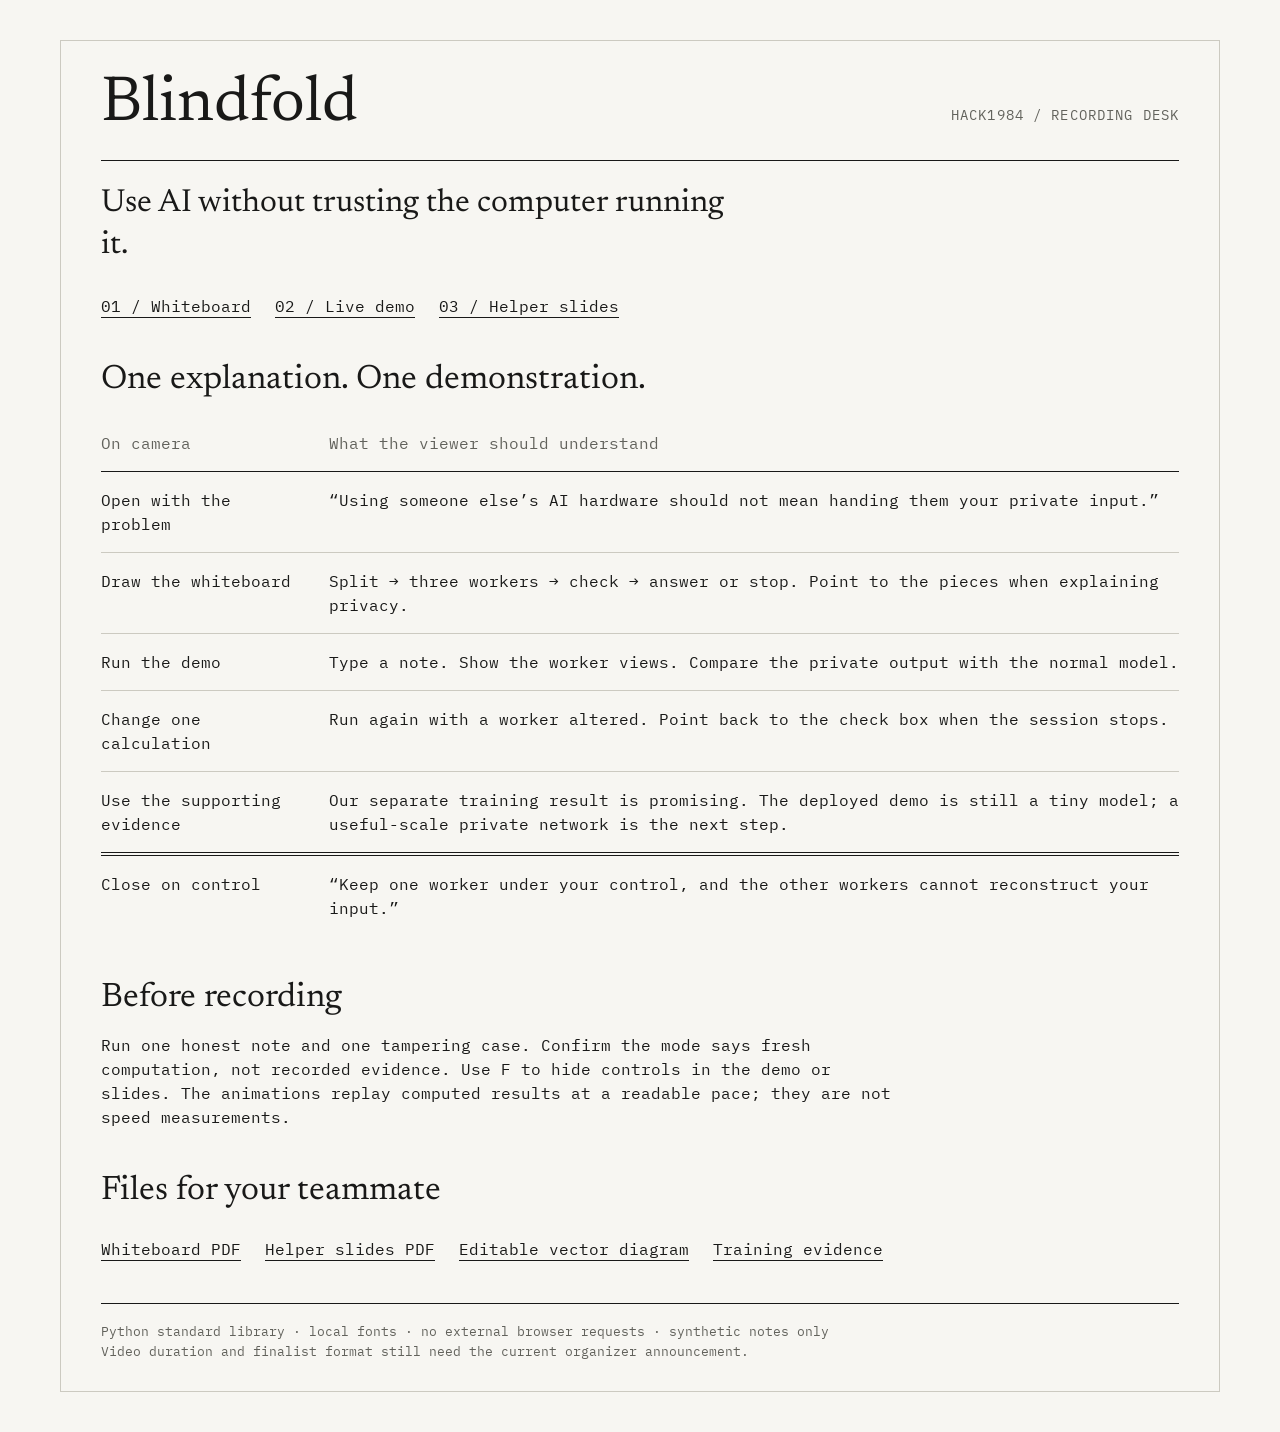
==== web/index.html @ 67fd5ad5 "Make Blindfold runnable and recordable from a clean checkout" ====
<!doctype html>
<html lang="en">
<head><meta charset="utf-8"><meta name="viewport" content="width=device-width,initial-scale=1">
<title>Blindfold · Recording desk</title><link rel="stylesheet" href="assets/style.css"></head>
<body><main class="document">
 <header><h1>Blindfold</h1><span class="eyebrow">HACK1984 / recording desk</span></header>
 <p class="lede">Use AI without trusting the computer running it.</p>
 <nav><a href="whiteboard.html">01 / Whiteboard</a><a href="demo.html">02 / Live demo</a><a href="slides.html">03 / Helper slides</a></nav>
 <section><h2>One explanation. One demonstration.</h2>
 <table><thead><tr><th>On camera</th><th>What the viewer should understand</th></tr></thead><tbody>
 <tr><td>Open with the problem</td><td>“Using someone else’s AI hardware should not mean handing them your private input.”</td></tr>
 <tr><td>Draw the whiteboard</td><td>Split → three workers → check → answer or stop. Point to the pieces when explaining privacy.</td></tr>
 <tr><td>Run the demo</td><td>Type a note. Show the worker views. Compare the private output with the normal model.</td></tr>
 <tr><td>Change one calculation</td><td>Run again with a worker altered. Point back to the check box when the session stops.</td></tr>
 <tr><td>Use the supporting evidence</td><td>Our separate training result is promising. The deployed demo is still a tiny model; a useful-scale private network is the next step.</td></tr>
 <tr class="total"><td>Close on control</td><td>“Keep one worker under your control, and the other workers cannot reconstruct your input.”</td></tr>
 </tbody></table></section>
 <section><h2>Before recording</h2><p>Run one honest note and one tampering case. Confirm the mode says fresh computation, not recorded evidence. Use F to hide controls in the demo or slides. The animations replay computed results at a readable pace; they are not speed measurements.</p></section>
 <section><h2>Files for your teammate</h2>
 <nav><a href="whiteboard.pdf">Whiteboard PDF</a><a href="slides.pdf">Helper slides PDF</a><a href="assets/whiteboard.svg">Editable vector diagram</a><a href="data/quality.json">Training evidence</a></nav></section>
 <footer>Python standard library · local fonts · no external browser requests · synthetic notes only<br>Video duration and finalist format still need the current organizer announcement.</footer>
</main></body></html>
---- web/assets/style.css ----
@font-face{font-family:Newsreader;src:url(newsreader.ttf);font-weight:400;font-display:swap}
@font-face{font-family:Plex;src:url(ibm-plex-mono.ttf);font-weight:400;font-display:swap}
:root{color-scheme:light;--paper:#f7f6f2;--ink:#191918;--muted:#62625c;--line:#cccac1;--red:#8b2e2e;--serif:Newsreader,Georgia,serif;--mono:Plex,monospace}
*{box-sizing:border-box}
body{margin:0;background:var(--paper);color:var(--ink);font-family:var(--mono);font-size:16px;line-height:1.5}
h1,h2,h3,p{margin:0}
h1,h2,h3{font-family:var(--serif);font-weight:400;line-height:1.08}
a{color:inherit;text-underline-offset:5px}
button,input,select{font:inherit;color:inherit;border-radius:0}
button{cursor:pointer;background:none;border:1px solid var(--ink);padding:10px 18px}
button:hover{background:#eae8df}
button:disabled{opacity:.42;cursor:wait}
button:focus-visible,a:focus-visible,input:focus-visible,select:focus-visible{outline:2px solid var(--red);outline-offset:4px}
.primary{background:var(--ink);color:var(--paper)}
.primary:hover{background:#3e3e38}
.danger{color:var(--red);border-color:var(--red)}
.muted{color:var(--muted)}
.alarm{color:var(--red)}
.eyebrow{font-size:14px;letter-spacing:.08em;text-transform:uppercase;color:var(--muted)}
.serif{font-family:var(--serif)}
.document{max-width:1160px;margin:40px auto;padding:30px 40px;border:1px solid var(--line)}
.document header{display:flex;align-items:baseline;justify-content:space-between;border-bottom:1px solid var(--ink);padding-bottom:20px;gap:20px}
.document h1{font-size:64px}
.document h2{font-size:34px;margin-bottom:16px}
.document section{margin-top:44px}
.document p{max-width:80ch}
.document .lede{font-family:var(--serif);font-size:32px;line-height:1.3;margin-top:22px;max-width:35ch}
.document nav{display:flex;flex-wrap:wrap;gap:24px;margin-top:28px}
table{border-collapse:collapse;width:100%}
th{text-align:left;color:var(--muted);font-weight:400;border-bottom:1px solid var(--ink)}
th,td{padding:16px 20px 16px 0;vertical-align:top}
td{border-bottom:1px solid var(--line)}
td:last-child,th:last-child{padding-right:0}
.num{text-align:right;font-variant-numeric:tabular-nums}
.total td{border-top:4px double var(--ink);border-bottom:0}
.document footer{margin-top:42px;padding-top:18px;border-top:1px solid var(--ink);font-size:13px;color:var(--muted)}
.board{width:100%;display:block;background:white;border:1px solid var(--line)}
.stage{position:fixed;left:0;top:0;width:1600px;height:900px;transform-origin:0 0;background:var(--paper)}
.slide{display:none;width:1600px;height:900px;padding:65px 80px;position:relative;overflow:hidden}
.slide.active{display:block}
.slide header{border-top:1px solid var(--ink);padding-top:18px;display:flex;justify-content:space-between;gap:40px;align-items:baseline}
.slide h1{font-size:67px;max-width:1250px;line-height:1.1;letter-spacing:-.015em}
.slide .content{position:absolute;left:80px;right:80px;top:260px;bottom:120px}
.slide footer{position:absolute;left:80px;right:80px;bottom:45px;border-top:1px solid var(--ink);padding-top:15px;font-size:16px;color:var(--muted);display:flex;justify-content:space-between;gap:30px}
.slide table{font-size:26px}
.slide th{font-size:19px}
.slide td{padding:24px 24px 24px 0}
.slide .statement{font-family:var(--serif);font-size:45px;line-height:1.22;max-width:1150px}
.slide .side{position:absolute;right:0;top:0;width:365px}
.slide .big{font-size:56px;line-height:1.05;margin-bottom:12px}
.slide .side p{font-size:20px;margin-bottom:24px}
.deck-controls{position:fixed;left:20px;bottom:14px;right:20px;display:flex;align-items:center;justify-content:space-between;font-size:12px;color:var(--muted);gap:16px}
.deck-controls nav{display:flex;gap:20px;align-items:center}
.deck-controls button{padding:4px 10px}
.deck-controls.hidden{opacity:0;pointer-events:none}
.notes{position:fixed;bottom:70px;left:10%;right:10%;border:1px solid var(--ink);padding:20px;background:var(--paper);font-family:var(--serif);font-size:25px;z-index:5}
[hidden]{display:none!important}
@media(max-width:700px){.document{margin:12px;padding:22px}.document h1{font-size:48px}.document header{align-items:flex-start;flex-direction:column}.document th,.document td{font-size:13px;padding:12px 10px 12px 0}}
@media print{
 @page{size:1600px 900px;margin:0}
 body{background:white}
 .stage{position:static;transform:none!important;width:auto;height:auto}
 .slide,.slide.active{display:block!important;width:1600px;height:900px;break-after:page;background:var(--paper);print-color-adjust:exact}
 .slide:last-child{break-after:auto}
 .deck-controls,.notes,.no-print{display:none!important}
 .board-page{margin:0;padding:0;border:0;max-width:none}
 .board-page section{margin:0}
 .board-page .board{width:1600px;height:900px;border:0}
}
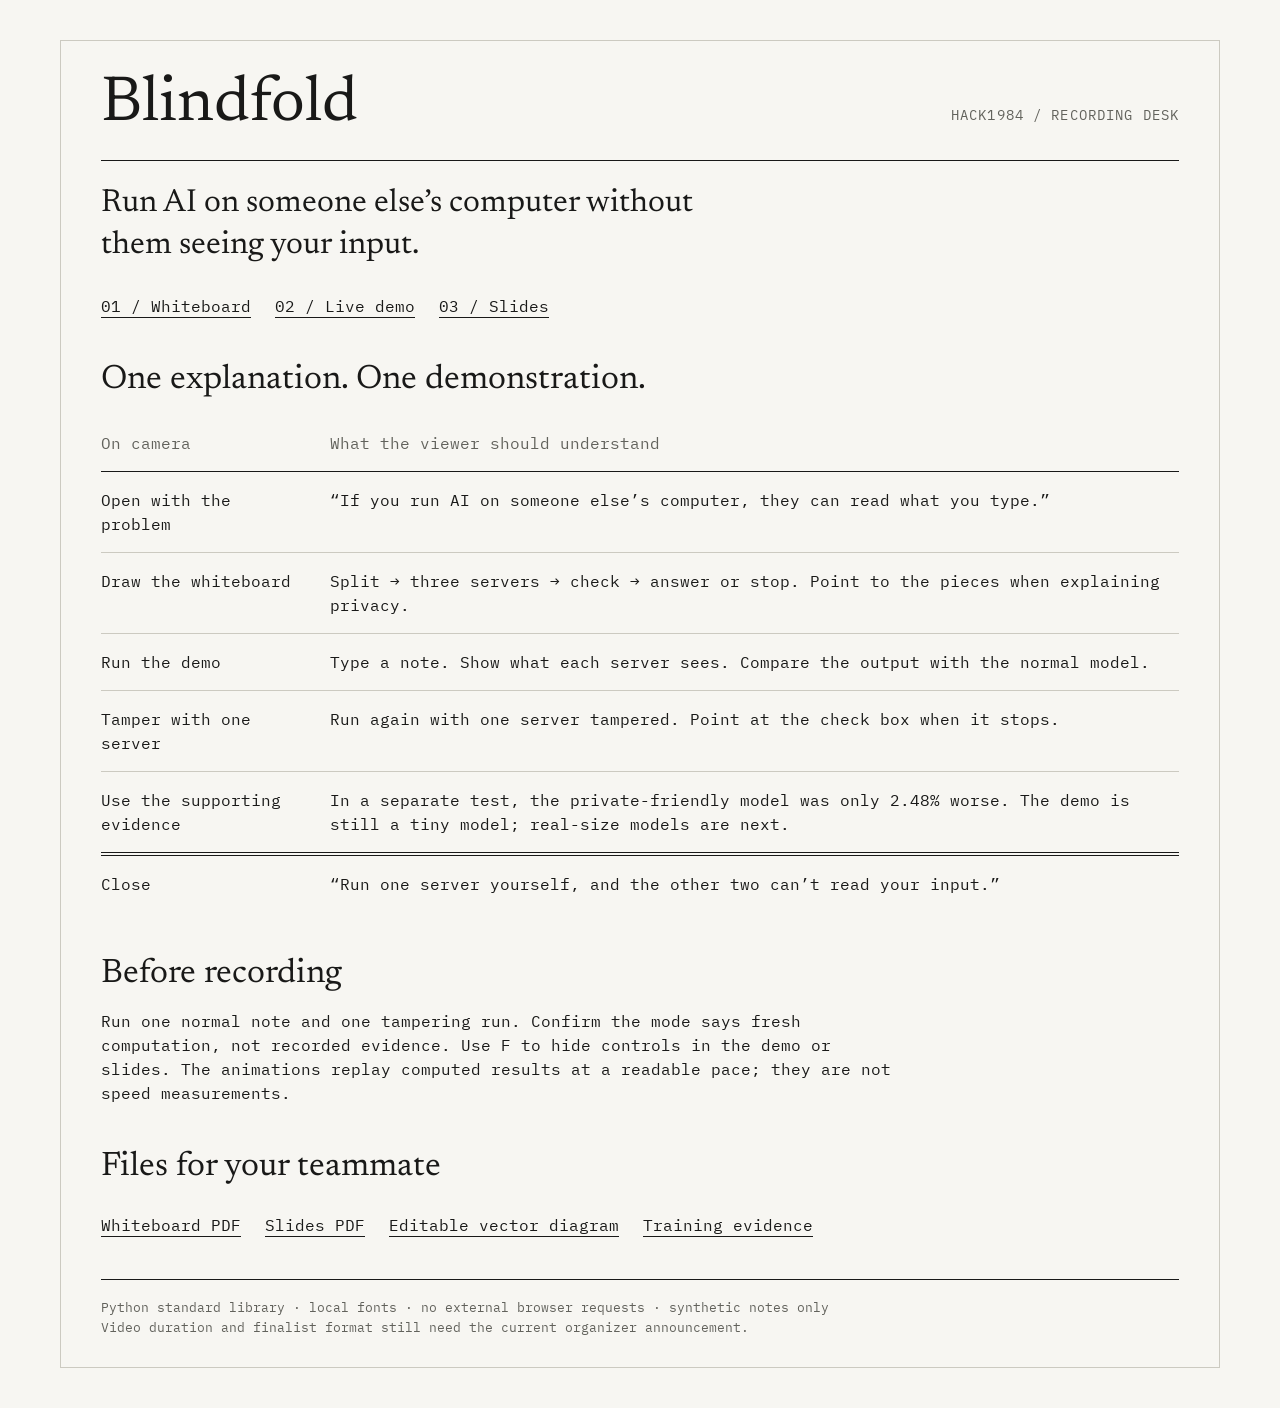
==== commit 83e66527: "Use one set of plain terms everywhere "Your computer" and "Server A/B/C" instead of device/client/wo" ====
--- a/web/index.html
+++ b/web/index.html
@@ -4,19 +4,19 @@
 <title>Blindfold · Recording desk</title><link rel="stylesheet" href="assets/style.css"></head>
 <body><main class="document">
  <header><h1>Blindfold</h1><span class="eyebrow">HACK1984 / recording desk</span></header>
- <p class="lede">Use AI without trusting the computer running it.</p>
- <nav><a href="whiteboard.html">01 / Whiteboard</a><a href="demo.html">02 / Live demo</a><a href="slides.html">03 / Helper slides</a></nav>
+ <p class="lede">Run AI on someone else’s computer without them seeing your input.</p>
+ <nav><a href="whiteboard.html">01 / Whiteboard</a><a href="demo.html">02 / Live demo</a><a href="slides.html">03 / Slides</a></nav>
  <section><h2>One explanation. One demonstration.</h2>
  <table><thead><tr><th>On camera</th><th>What the viewer should understand</th></tr></thead><tbody>
- <tr><td>Open with the problem</td><td>“Using someone else’s AI hardware should not mean handing them your private input.”</td></tr>
- <tr><td>Draw the whiteboard</td><td>Split → three workers → check → answer or stop. Point to the pieces when explaining privacy.</td></tr>
- <tr><td>Run the demo</td><td>Type a note. Show the worker views. Compare the private output with the normal model.</td></tr>
- <tr><td>Change one calculation</td><td>Run again with a worker altered. Point back to the check box when the session stops.</td></tr>
- <tr><td>Use the supporting evidence</td><td>Our separate training result is promising. The deployed demo is still a tiny model; a useful-scale private network is the next step.</td></tr>
- <tr class="total"><td>Close on control</td><td>“Keep one worker under your control, and the other workers cannot reconstruct your input.”</td></tr>
+ <tr><td>Open with the problem</td><td>“If you run AI on someone else’s computer, they can read what you type.”</td></tr>
+ <tr><td>Draw the whiteboard</td><td>Split → three servers → check → answer or stop. Point to the pieces when explaining privacy.</td></tr>
+ <tr><td>Run the demo</td><td>Type a note. Show what each server sees. Compare the output with the normal model.</td></tr>
+ <tr><td>Tamper with one server</td><td>Run again with one server tampered. Point at the check box when it stops.</td></tr>
+ <tr><td>Use the supporting evidence</td><td>In a separate test, the private-friendly model was only 2.48% worse. The demo is still a tiny model; real-size models are next.</td></tr>
+ <tr class="total"><td>Close</td><td>“Run one server yourself, and the other two can’t read your input.”</td></tr>
  </tbody></table></section>
- <section><h2>Before recording</h2><p>Run one honest note and one tampering case. Confirm the mode says fresh computation, not recorded evidence. Use F to hide controls in the demo or slides. The animations replay computed results at a readable pace; they are not speed measurements.</p></section>
+ <section><h2>Before recording</h2><p>Run one normal note and one tampering run. Confirm the mode says fresh computation, not recorded evidence. Use F to hide controls in the demo or slides. The animations replay computed results at a readable pace; they are not speed measurements.</p></section>
  <section><h2>Files for your teammate</h2>
- <nav><a href="whiteboard.pdf">Whiteboard PDF</a><a href="slides.pdf">Helper slides PDF</a><a href="assets/whiteboard.svg">Editable vector diagram</a><a href="data/quality.json">Training evidence</a></nav></section>
+ <nav><a href="whiteboard.pdf">Whiteboard PDF</a><a href="slides.pdf">Slides PDF</a><a href="assets/whiteboard.svg">Editable vector diagram</a><a href="data/quality.json">Training evidence</a></nav></section>
  <footer>Python standard library · local fonts · no external browser requests · synthetic notes only<br>Video duration and finalist format still need the current organizer announcement.</footer>
 </main></body></html>
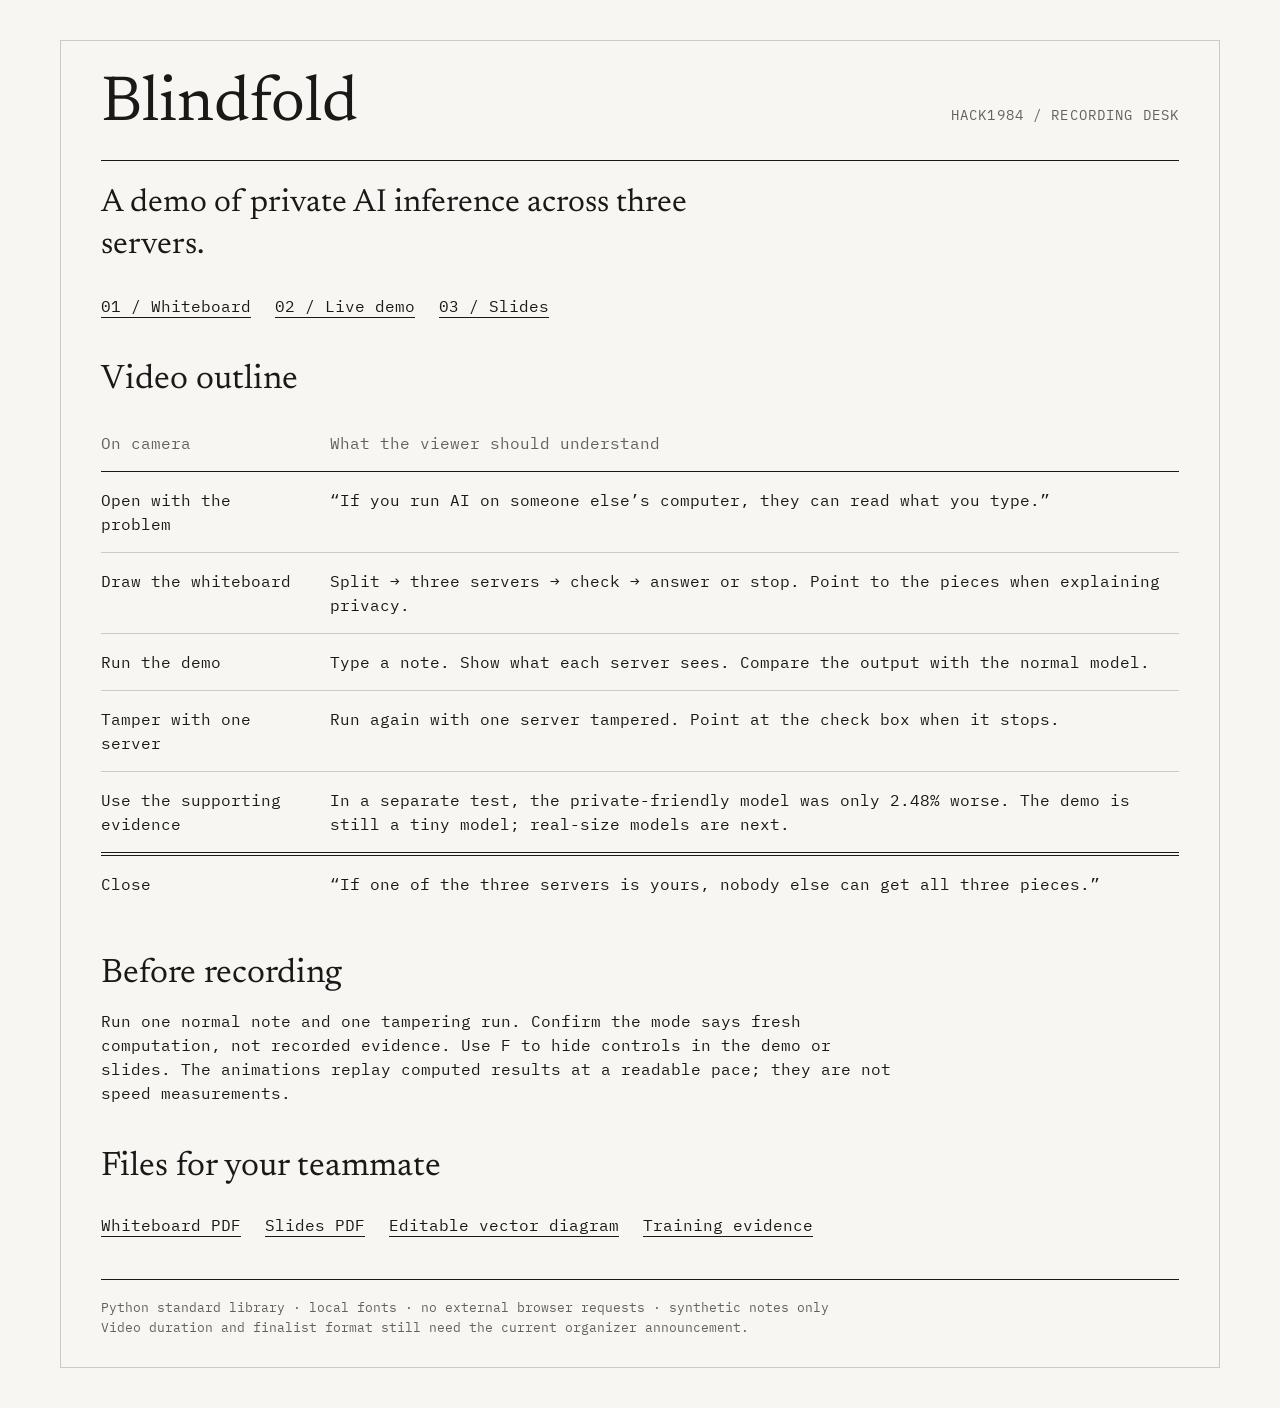
==== commit 78e87ac1: "Replace slogan lines with plain statements Cut the tagline-style sentences from the slides, desk, de" ====
--- a/web/index.html
+++ b/web/index.html
@@ -4,16 +4,16 @@
 <title>Blindfold · Recording desk</title><link rel="stylesheet" href="assets/style.css"></head>
 <body><main class="document">
  <header><h1>Blindfold</h1><span class="eyebrow">HACK1984 / recording desk</span></header>
- <p class="lede">Run AI on someone else’s computer without them seeing your input.</p>
+ <p class="lede">A demo of private AI inference across three servers.</p>
  <nav><a href="whiteboard.html">01 / Whiteboard</a><a href="demo.html">02 / Live demo</a><a href="slides.html">03 / Slides</a></nav>
- <section><h2>One explanation. One demonstration.</h2>
+ <section><h2>Video outline</h2>
  <table><thead><tr><th>On camera</th><th>What the viewer should understand</th></tr></thead><tbody>
  <tr><td>Open with the problem</td><td>“If you run AI on someone else’s computer, they can read what you type.”</td></tr>
  <tr><td>Draw the whiteboard</td><td>Split → three servers → check → answer or stop. Point to the pieces when explaining privacy.</td></tr>
  <tr><td>Run the demo</td><td>Type a note. Show what each server sees. Compare the output with the normal model.</td></tr>
  <tr><td>Tamper with one server</td><td>Run again with one server tampered. Point at the check box when it stops.</td></tr>
  <tr><td>Use the supporting evidence</td><td>In a separate test, the private-friendly model was only 2.48% worse. The demo is still a tiny model; real-size models are next.</td></tr>
- <tr class="total"><td>Close</td><td>“Run one server yourself, and the other two can’t read your input.”</td></tr>
+ <tr class="total"><td>Close</td><td>“If one of the three servers is yours, nobody else can get all three pieces.”</td></tr>
  </tbody></table></section>
  <section><h2>Before recording</h2><p>Run one normal note and one tampering run. Confirm the mode says fresh computation, not recorded evidence. Use F to hide controls in the demo or slides. The animations replay computed results at a readable pace; they are not speed measurements.</p></section>
  <section><h2>Files for your teammate</h2>
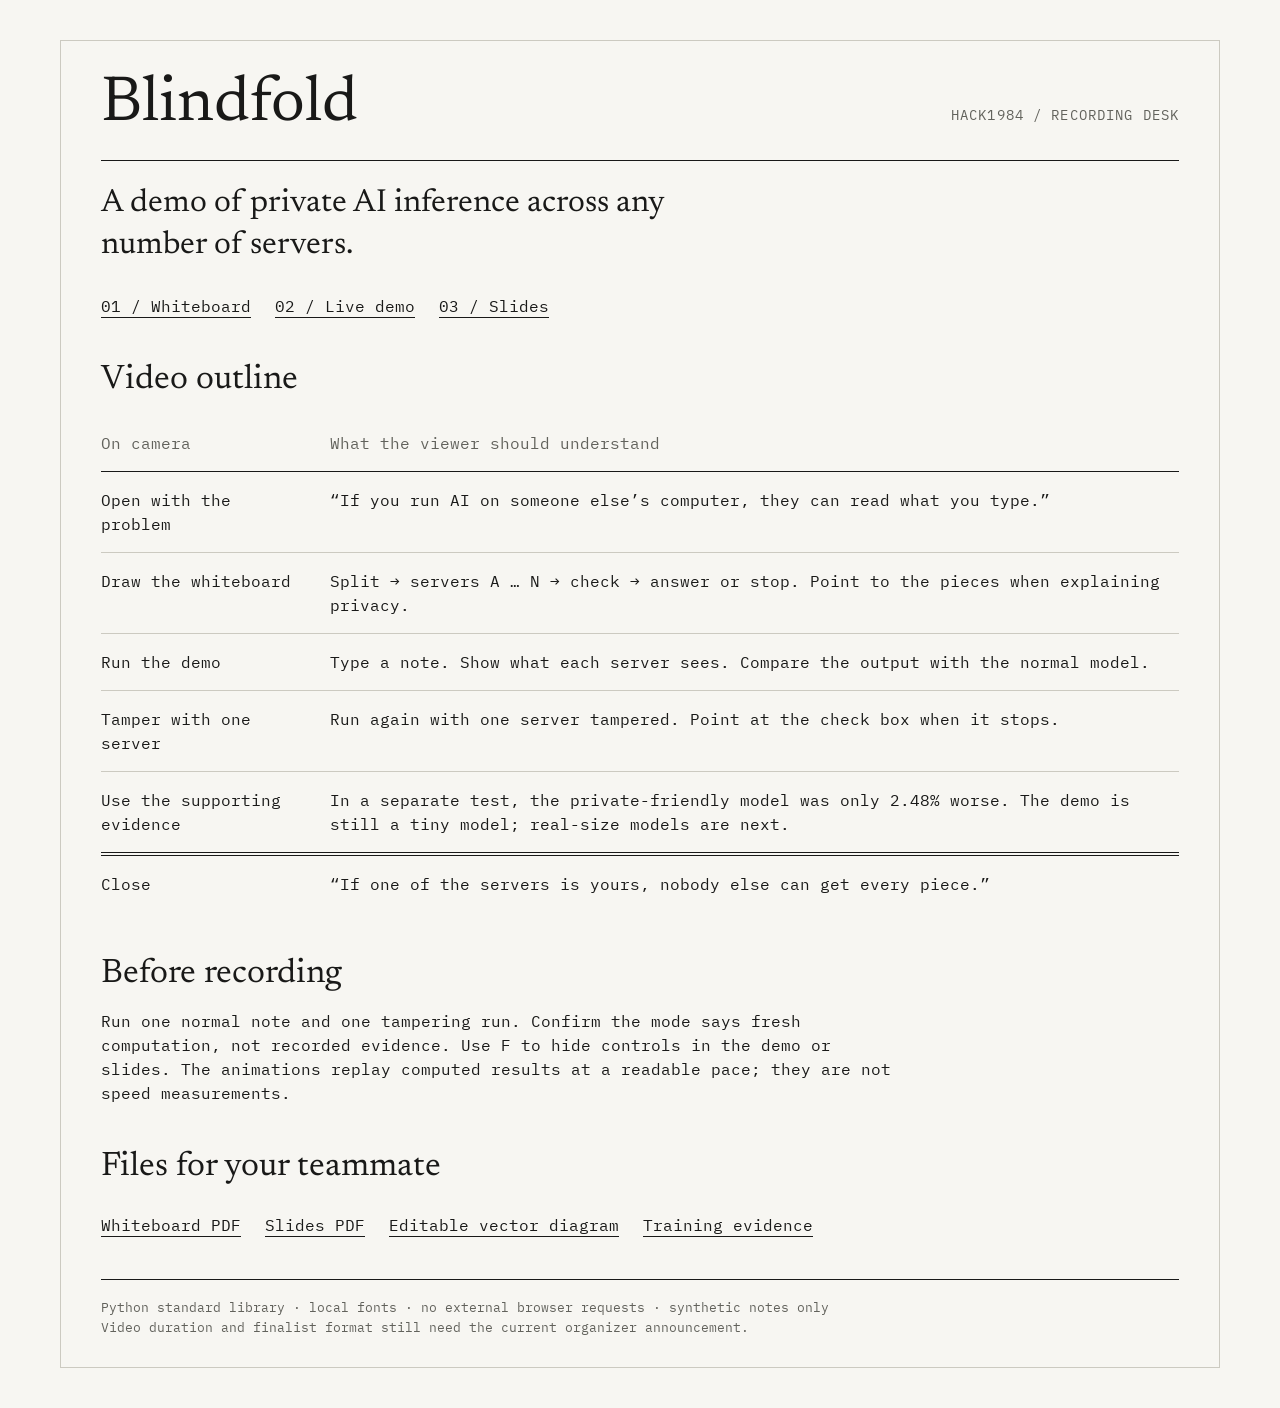
==== commit 307580f1: "Run on any number of servers, not just three The engine, server, demo page, slides, whiteboard, desk" ====
--- a/web/index.html
+++ b/web/index.html
@@ -4,16 +4,16 @@
 <title>Blindfold · Recording desk</title><link rel="stylesheet" href="assets/style.css"></head>
 <body><main class="document">
  <header><h1>Blindfold</h1><span class="eyebrow">HACK1984 / recording desk</span></header>
- <p class="lede">A demo of private AI inference across three servers.</p>
+ <p class="lede">A demo of private AI inference across any number of servers.</p>
  <nav><a href="whiteboard.html">01 / Whiteboard</a><a href="demo.html">02 / Live demo</a><a href="slides.html">03 / Slides</a></nav>
  <section><h2>Video outline</h2>
  <table><thead><tr><th>On camera</th><th>What the viewer should understand</th></tr></thead><tbody>
  <tr><td>Open with the problem</td><td>“If you run AI on someone else’s computer, they can read what you type.”</td></tr>
- <tr><td>Draw the whiteboard</td><td>Split → three servers → check → answer or stop. Point to the pieces when explaining privacy.</td></tr>
+ <tr><td>Draw the whiteboard</td><td>Split → servers A … N → check → answer or stop. Point to the pieces when explaining privacy.</td></tr>
  <tr><td>Run the demo</td><td>Type a note. Show what each server sees. Compare the output with the normal model.</td></tr>
  <tr><td>Tamper with one server</td><td>Run again with one server tampered. Point at the check box when it stops.</td></tr>
  <tr><td>Use the supporting evidence</td><td>In a separate test, the private-friendly model was only 2.48% worse. The demo is still a tiny model; real-size models are next.</td></tr>
- <tr class="total"><td>Close</td><td>“If one of the three servers is yours, nobody else can get all three pieces.”</td></tr>
+ <tr class="total"><td>Close</td><td>“If one of the servers is yours, nobody else can get every piece.”</td></tr>
  </tbody></table></section>
  <section><h2>Before recording</h2><p>Run one normal note and one tampering run. Confirm the mode says fresh computation, not recorded evidence. Use F to hide controls in the demo or slides. The animations replay computed results at a readable pace; they are not speed measurements.</p></section>
  <section><h2>Files for your teammate</h2>
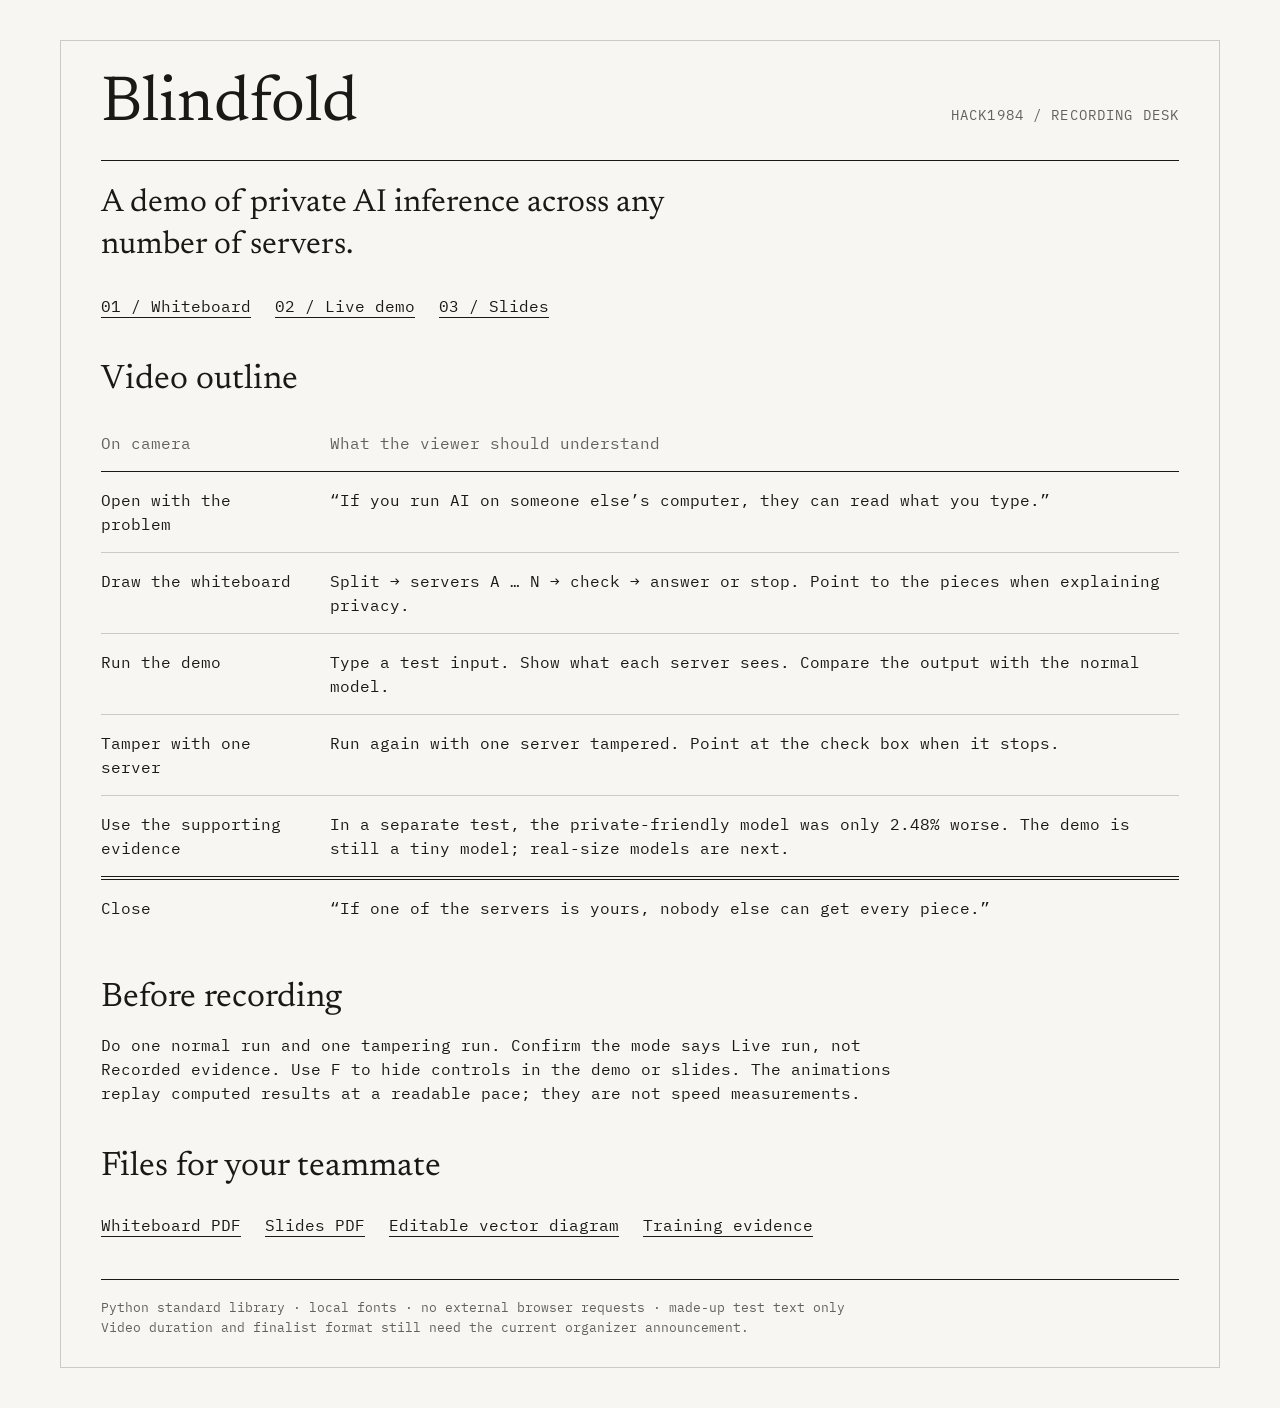
==== commit d2ca72b9: "Call the demo model a test model, not a note model Wording only: the model, its weights and the chip" ====
--- a/web/index.html
+++ b/web/index.html
@@ -10,13 +10,13 @@
  <table><thead><tr><th>On camera</th><th>What the viewer should understand</th></tr></thead><tbody>
  <tr><td>Open with the problem</td><td>“If you run AI on someone else’s computer, they can read what you type.”</td></tr>
  <tr><td>Draw the whiteboard</td><td>Split → servers A … N → check → answer or stop. Point to the pieces when explaining privacy.</td></tr>
- <tr><td>Run the demo</td><td>Type a note. Show what each server sees. Compare the output with the normal model.</td></tr>
+ <tr><td>Run the demo</td><td>Type a test input. Show what each server sees. Compare the output with the normal model.</td></tr>
  <tr><td>Tamper with one server</td><td>Run again with one server tampered. Point at the check box when it stops.</td></tr>
  <tr><td>Use the supporting evidence</td><td>In a separate test, the private-friendly model was only 2.48% worse. The demo is still a tiny model; real-size models are next.</td></tr>
  <tr class="total"><td>Close</td><td>“If one of the servers is yours, nobody else can get every piece.”</td></tr>
  </tbody></table></section>
- <section><h2>Before recording</h2><p>Run one normal note and one tampering run. Confirm the mode says fresh computation, not recorded evidence. Use F to hide controls in the demo or slides. The animations replay computed results at a readable pace; they are not speed measurements.</p></section>
+ <section><h2>Before recording</h2><p>Do one normal run and one tampering run. Confirm the mode says Live run, not Recorded evidence. Use F to hide controls in the demo or slides. The animations replay computed results at a readable pace; they are not speed measurements.</p></section>
  <section><h2>Files for your teammate</h2>
  <nav><a href="whiteboard.pdf">Whiteboard PDF</a><a href="slides.pdf">Slides PDF</a><a href="assets/whiteboard.svg">Editable vector diagram</a><a href="data/quality.json">Training evidence</a></nav></section>
- <footer>Python standard library · local fonts · no external browser requests · synthetic notes only<br>Video duration and finalist format still need the current organizer announcement.</footer>
+ <footer>Python standard library · local fonts · no external browser requests · made-up test text only<br>Video duration and finalist format still need the current organizer announcement.</footer>
 </main></body></html>
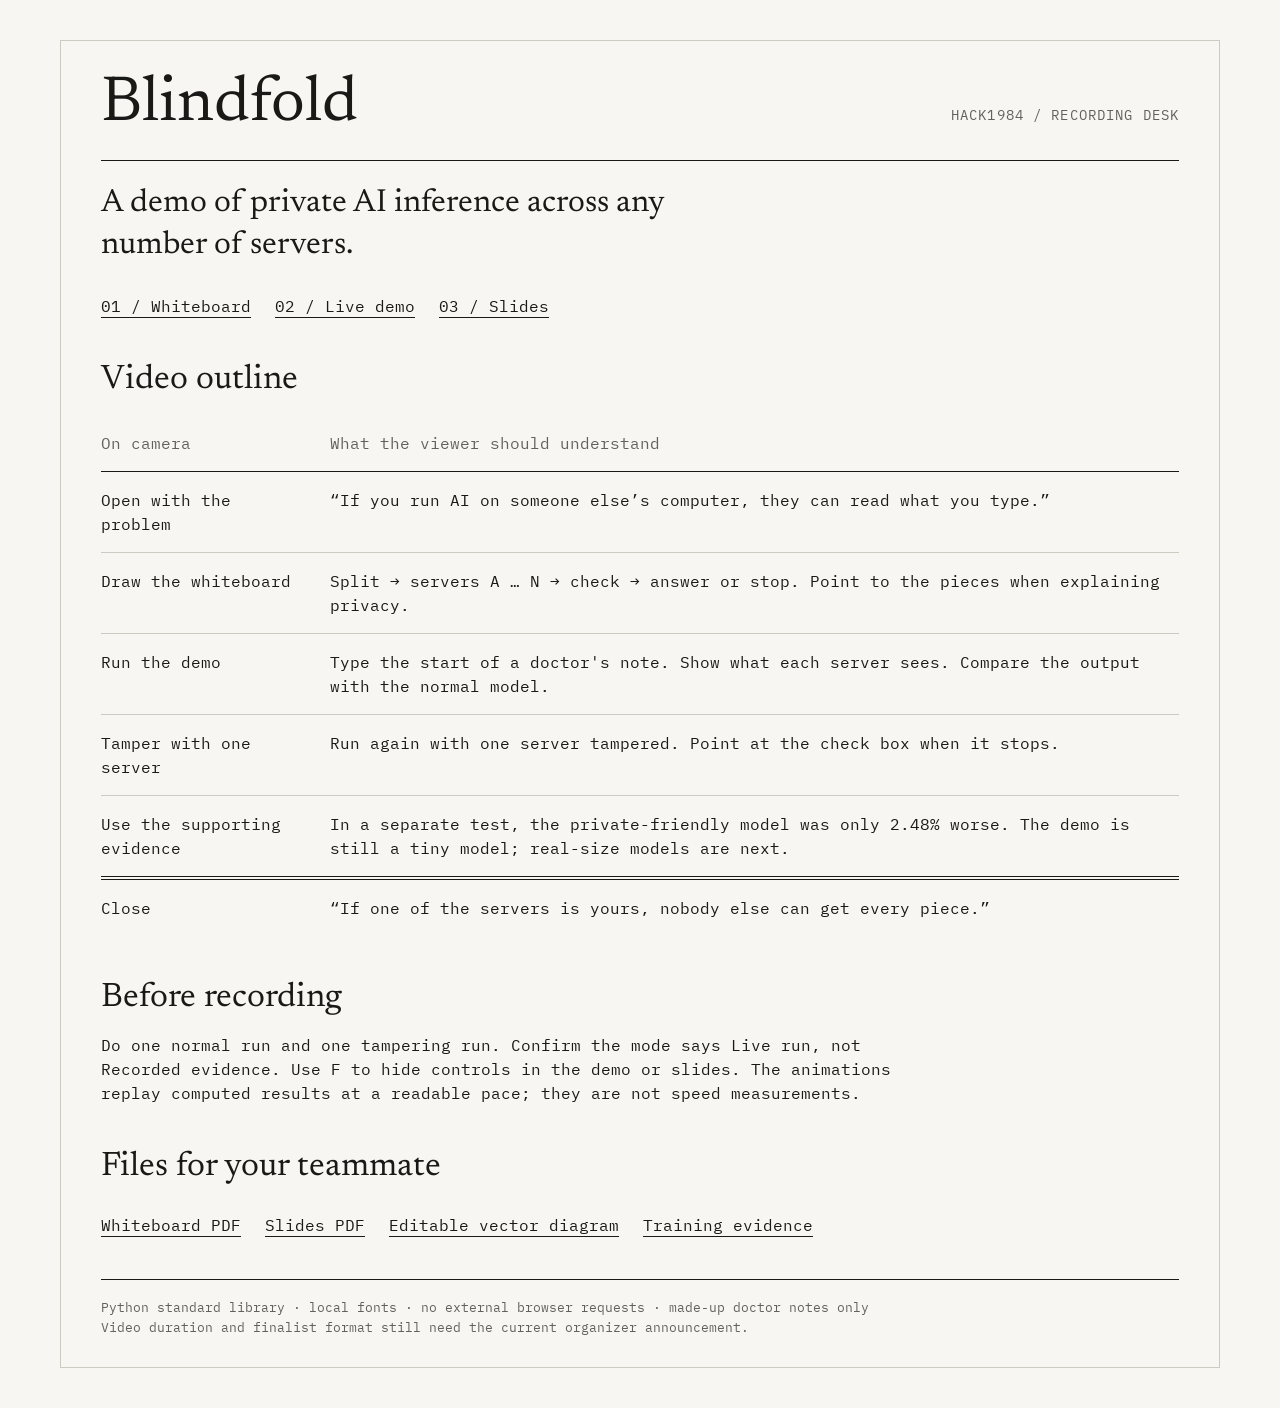
==== commit 1364ef74: "Say plainly that the demo model is trained on made-up doctor notes The model, weights and chips only" ====
--- a/web/index.html
+++ b/web/index.html
@@ -10,7 +10,7 @@
  <table><thead><tr><th>On camera</th><th>What the viewer should understand</th></tr></thead><tbody>
  <tr><td>Open with the problem</td><td>“If you run AI on someone else’s computer, they can read what you type.”</td></tr>
  <tr><td>Draw the whiteboard</td><td>Split → servers A … N → check → answer or stop. Point to the pieces when explaining privacy.</td></tr>
- <tr><td>Run the demo</td><td>Type a test input. Show what each server sees. Compare the output with the normal model.</td></tr>
+ <tr><td>Run the demo</td><td>Type the start of a doctor's note. Show what each server sees. Compare the output with the normal model.</td></tr>
  <tr><td>Tamper with one server</td><td>Run again with one server tampered. Point at the check box when it stops.</td></tr>
  <tr><td>Use the supporting evidence</td><td>In a separate test, the private-friendly model was only 2.48% worse. The demo is still a tiny model; real-size models are next.</td></tr>
  <tr class="total"><td>Close</td><td>“If one of the servers is yours, nobody else can get every piece.”</td></tr>
@@ -18,5 +18,5 @@
  <section><h2>Before recording</h2><p>Do one normal run and one tampering run. Confirm the mode says Live run, not Recorded evidence. Use F to hide controls in the demo or slides. The animations replay computed results at a readable pace; they are not speed measurements.</p></section>
  <section><h2>Files for your teammate</h2>
  <nav><a href="whiteboard.pdf">Whiteboard PDF</a><a href="slides.pdf">Slides PDF</a><a href="assets/whiteboard.svg">Editable vector diagram</a><a href="data/quality.json">Training evidence</a></nav></section>
- <footer>Python standard library · local fonts · no external browser requests · made-up test text only<br>Video duration and finalist format still need the current organizer announcement.</footer>
+ <footer>Python standard library · local fonts · no external browser requests · made-up doctor notes only<br>Video duration and finalist format still need the current organizer announcement.</footer>
 </main></body></html>
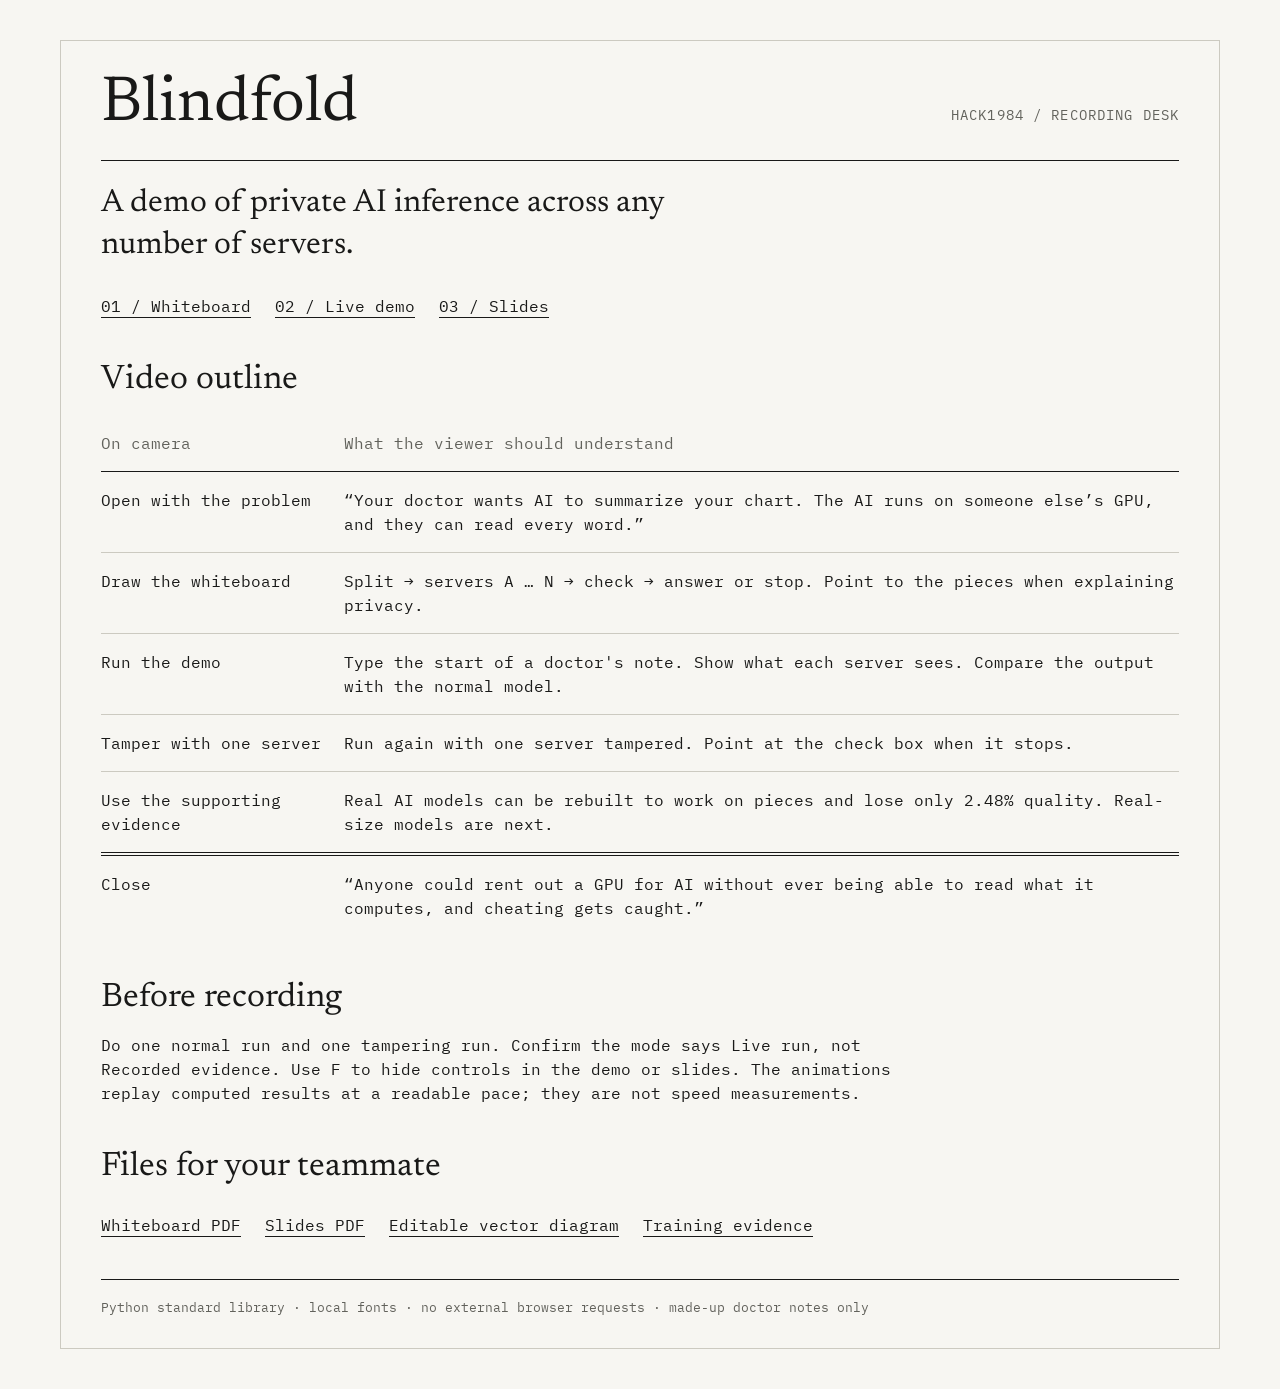
==== commit 654243d5: "Lead with the use case and the vision instead of caveats Opens with the doctor's-note problem, expla" ====
--- a/web/index.html
+++ b/web/index.html
@@ -8,15 +8,15 @@
  <nav><a href="whiteboard.html">01 / Whiteboard</a><a href="demo.html">02 / Live demo</a><a href="slides.html">03 / Slides</a></nav>
  <section><h2>Video outline</h2>
  <table><thead><tr><th>On camera</th><th>What the viewer should understand</th></tr></thead><tbody>
- <tr><td>Open with the problem</td><td>“If you run AI on someone else’s computer, they can read what you type.”</td></tr>
+ <tr><td>Open with the problem</td><td>“Your doctor wants AI to summarize your chart. The AI runs on someone else’s GPU, and they can read every word.”</td></tr>
  <tr><td>Draw the whiteboard</td><td>Split → servers A … N → check → answer or stop. Point to the pieces when explaining privacy.</td></tr>
  <tr><td>Run the demo</td><td>Type the start of a doctor's note. Show what each server sees. Compare the output with the normal model.</td></tr>
  <tr><td>Tamper with one server</td><td>Run again with one server tampered. Point at the check box when it stops.</td></tr>
- <tr><td>Use the supporting evidence</td><td>In a separate test, the private-friendly model was only 2.48% worse. The demo is still a tiny model; real-size models are next.</td></tr>
- <tr class="total"><td>Close</td><td>“If one of the servers is yours, nobody else can get every piece.”</td></tr>
+ <tr><td>Use the supporting evidence</td><td>Real AI models can be rebuilt to work on pieces and lose only 2.48% quality. Real-size models are next.</td></tr>
+ <tr class="total"><td>Close</td><td>“Anyone could rent out a GPU for AI without ever being able to read what it computes, and cheating gets caught.”</td></tr>
  </tbody></table></section>
  <section><h2>Before recording</h2><p>Do one normal run and one tampering run. Confirm the mode says Live run, not Recorded evidence. Use F to hide controls in the demo or slides. The animations replay computed results at a readable pace; they are not speed measurements.</p></section>
  <section><h2>Files for your teammate</h2>
  <nav><a href="whiteboard.pdf">Whiteboard PDF</a><a href="slides.pdf">Slides PDF</a><a href="assets/whiteboard.svg">Editable vector diagram</a><a href="data/quality.json">Training evidence</a></nav></section>
- <footer>Python standard library · local fonts · no external browser requests · made-up doctor notes only<br>Video duration and finalist format still need the current organizer announcement.</footer>
+ <footer>Python standard library · local fonts · no external browser requests · made-up doctor notes only</footer>
 </main></body></html>
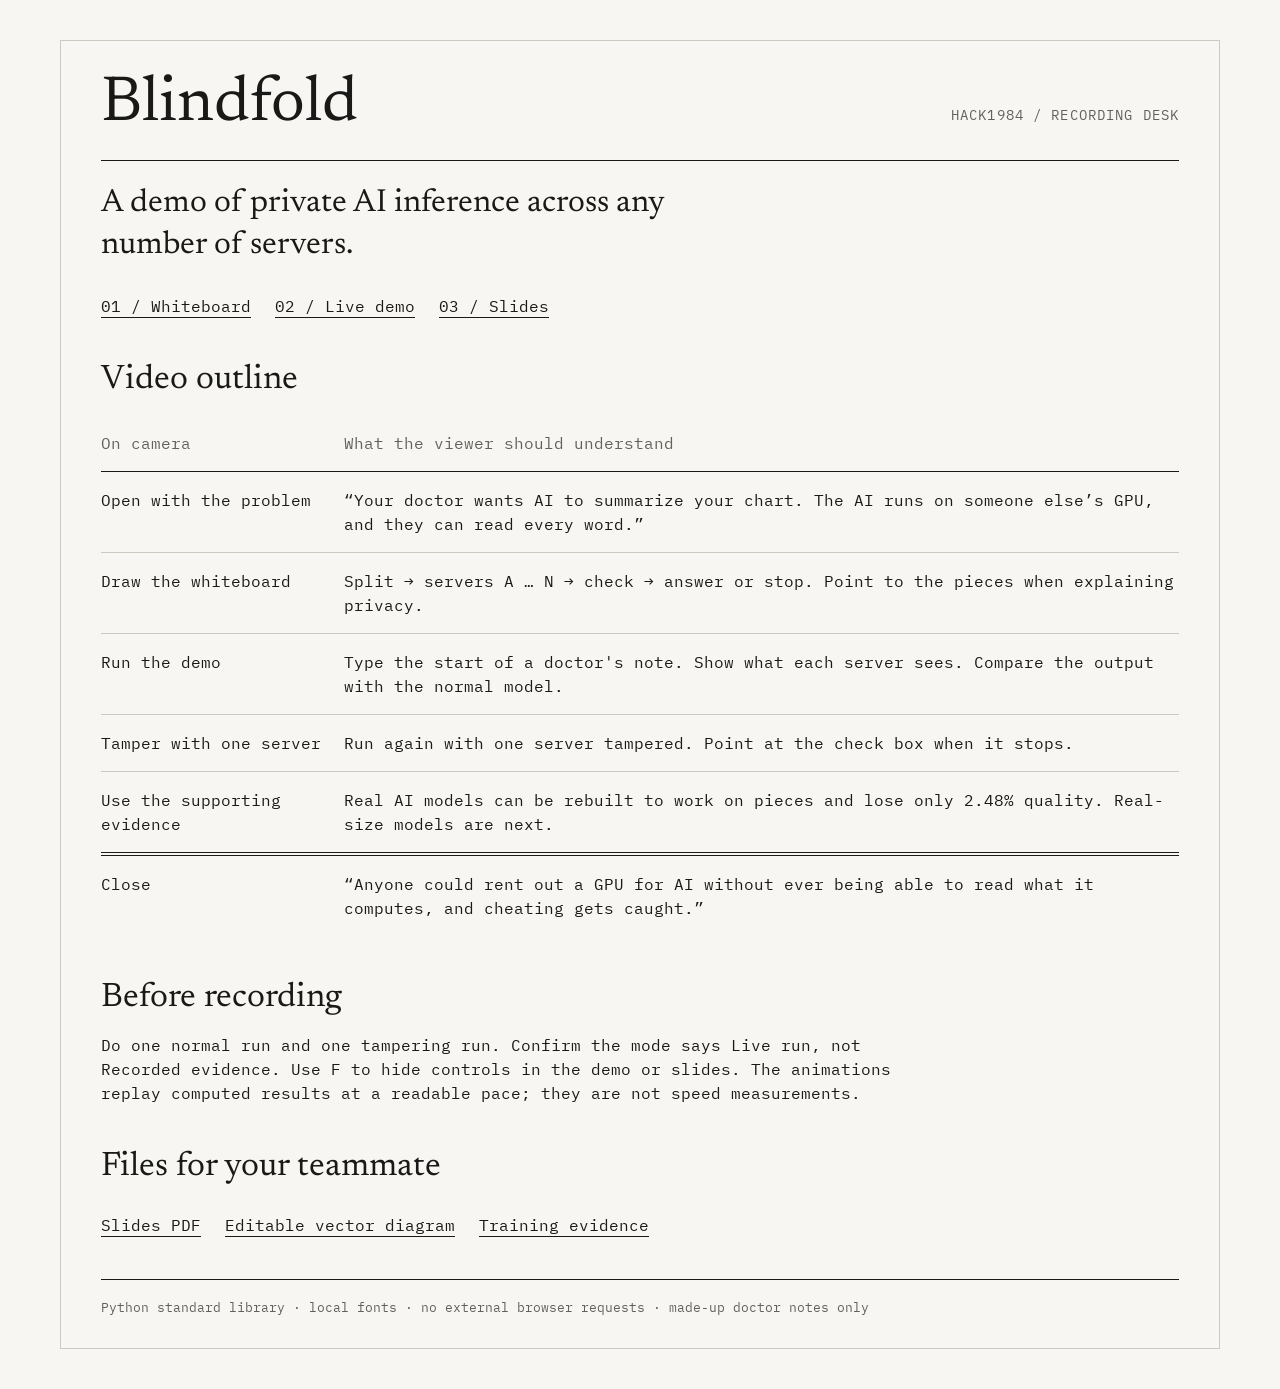
==== commit 31ce5e13: "Cut redundant code, files and README text Removes the device.py command-line runner and trace writer" ====
--- a/web/index.html
+++ b/web/index.html
@@ -17,6 +17,6 @@
  </tbody></table></section>
  <section><h2>Before recording</h2><p>Do one normal run and one tampering run. Confirm the mode says Live run, not Recorded evidence. Use F to hide controls in the demo or slides. The animations replay computed results at a readable pace; they are not speed measurements.</p></section>
  <section><h2>Files for your teammate</h2>
- <nav><a href="whiteboard.pdf">Whiteboard PDF</a><a href="slides.pdf">Slides PDF</a><a href="assets/whiteboard.svg">Editable vector diagram</a><a href="data/quality.json">Training evidence</a></nav></section>
+ <nav><a href="slides.pdf">Slides PDF</a><a href="assets/whiteboard.svg">Editable vector diagram</a><a href="data/quality.json">Training evidence</a></nav></section>
  <footer>Python standard library · local fonts · no external browser requests · made-up doctor notes only</footer>
 </main></body></html>
